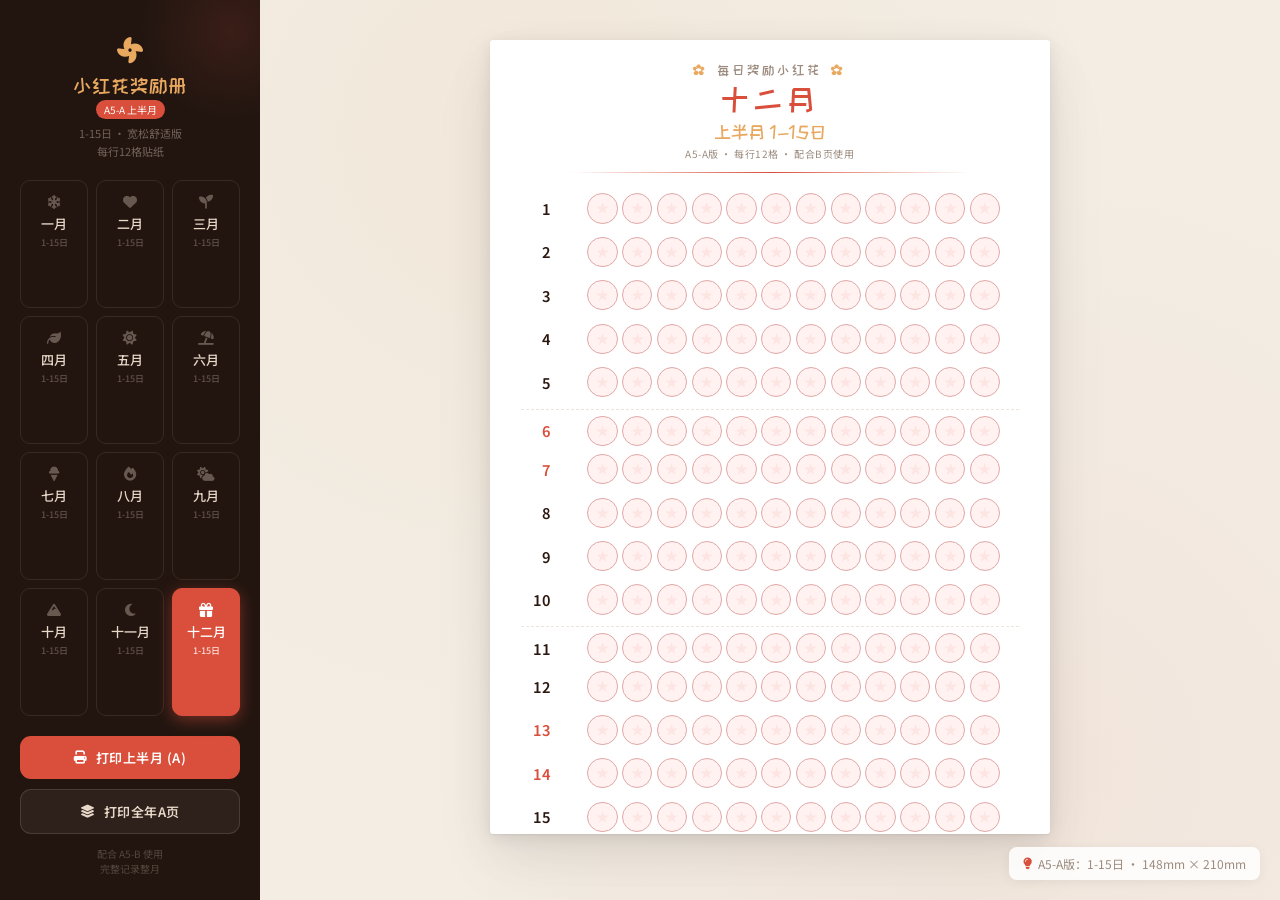
==== a5-a.html @ e5e08702 "Add A5-A and A5-B split versions with perfect circles - Create a5-a.html: Days 1-15 of each month - " ====
<!DOCTYPE html>
<html lang="zh-CN">
<head>
    <meta charset="UTF-8">
    <meta name="viewport" content="width=device-width, initial-scale=1.0">
    <meta name="description" content="每日奖励小红花A5-A版 - 上半月 (1-15日)">
    <title>每日奖励小红花 (A5-A上半月) - 打印模板</title>
    <link href="https://fonts.googleapis.com/css2?family=ZCOOL+KuaiLe&family=Noto+Sans+SC:wght@300;400;500;700;900&display=swap" rel="stylesheet">
    <link rel="stylesheet" href="https://cdnjs.cloudflare.com/ajax/libs/font-awesome/6.5.0/css/all.min.css">
    <style>
        :root {
            --bg: #F3EDE4;
            --fg: #2C1810;
            --muted: #9C8B7E;
            --accent: #D94F3B;
            --accent-dark: #B83D2D;
            --accent-light: #FFF0EE;
            --card: #FFFFFF;
            --border: #E0D5C8;
            --sidebar-bg: #221510;
            --sidebar-text: #E8D8C8;
            --slot-border: #E0A8A8;
            --slot-bg: #FFF2F0;
            --warm: #E8A860;
        }

        * { margin: 0; padding: 0; box-sizing: border-box; }

        body {
            font-family: 'Noto Sans SC', sans-serif;
            background: var(--bg);
            color: var(--fg);
            min-height: 100vh;
            overflow-x: hidden;
        }

        .app { display: flex; min-height: 100vh; }

        .sidebar {
            width: 260px;
            min-width: 260px;
            min-height: 100vh;
            background: var(--sidebar-bg);
            color: var(--sidebar-text);
            padding: 30px 20px 24px;
            display: flex;
            flex-direction: column;
            position: relative;
            z-index: 10;
            overflow: hidden;
        }

        .sidebar::before {
            content: '';
            position: absolute;
            top: -60px;
            right: -60px;
            width: 180px;
            height: 180px;
            background: radial-gradient(circle, rgba(232,93,74,0.12) 0%, transparent 70%);
            pointer-events: none;
        }

        .sidebar-brand {
            text-align: center;
            margin-bottom: 6px;
        }

        .sidebar-brand-icon {
            font-size: 26px;
            display: block;
            margin-bottom: 8px;
            color: var(--warm);
            animation: gentleSpin 12s linear infinite;
        }

        @keyframes gentleSpin {
            from { transform: rotate(0deg); }
            to { transform: rotate(360deg); }
        }

        .sidebar-title {
            font-family: 'ZCOOL KuaiLe', cursive;
            font-size: 20px;
            color: var(--warm);
            letter-spacing: 1px;
        }

        .sidebar-desc {
            font-size: 11px;
            color: rgba(232,216,200,0.4);
            text-align: center;
            margin-bottom: 20px;
            line-height: 1.6;
        }

        .version-badge {
            display: inline-block;
            background: var(--accent);
            color: #fff;
            font-size: 10px;
            padding: 2px 8px;
            border-radius: 10px;
            margin-top: 4px;
        }

        .month-grid {
            display: grid;
            grid-template-columns: repeat(3, 1fr);
            gap: 8px;
            flex: 1;
        }

        .month-btn {
            padding: 10px 4px 8px;
            border: 1.5px solid rgba(232,216,200,0.1);
            border-radius: 10px;
            background: transparent;
            color: var(--sidebar-text);
            font-family: 'Noto Sans SC', sans-serif;
            font-size: 13px;
            font-weight: 500;
            cursor: pointer;
            transition: all 0.25s ease;
            display: flex;
            flex-direction: column;
            align-items: center;
            gap: 3px;
            position: relative;
            overflow: hidden;
        }

        .month-btn .m-icon {
            font-size: 14px;
            opacity: 0.35;
            transition: all 0.25s ease;
        }

        .month-btn .m-days {
            font-size: 9px;
            opacity: 0.3;
            transition: opacity 0.25s ease;
        }

        .month-btn:hover {
            background: rgba(232,93,74,0.12);
            border-color: rgba(232,93,74,0.4);
            color: #fff;
        }

        .month-btn:hover .m-icon { opacity: 0.8; color: var(--accent); }
        .month-btn:hover .m-days { opacity: 0.6; }

        .month-btn.active {
            background: var(--accent);
            border-color: var(--accent);
            color: #fff;
            box-shadow: 0 4px 16px rgba(217,79,59,0.45);
        }

        .month-btn.active .m-icon { opacity: 1; color: #fff; }
        .month-btn.active .m-days { opacity: 0.8; }

        .print-section { margin-top: 20px; display: flex; flex-direction: column; gap: 10px; }

        .print-btn {
            padding: 12px 16px;
            border: none;
            border-radius: 11px;
            font-family: 'Noto Sans SC', sans-serif;
            font-size: 13px;
            font-weight: 600;
            cursor: pointer;
            transition: all 0.3s ease;
            display: flex;
            align-items: center;
            justify-content: center;
            gap: 8px;
            letter-spacing: 0.5px;
        }

        .print-btn-primary {
            background: var(--accent);
            color: #fff;
        }

        .print-btn-primary:hover {
            background: var(--accent-dark);
            transform: translateY(-2px);
            box-shadow: 0 6px 24px rgba(217,79,59,0.4);
        }

        .print-btn-outline {
            background: rgba(232,216,200,0.06);
            color: var(--sidebar-text);
            border: 1.5px solid rgba(232,216,200,0.15);
        }

        .print-btn-outline:hover {
            background: rgba(232,216,200,0.14);
            border-color: rgba(232,216,200,0.3);
            transform: translateY(-2px);
        }

        .sidebar-tip {
            font-size: 10px;
            color: rgba(232,216,200,0.25);
            text-align: center;
            margin-top: 12px;
            line-height: 1.5;
        }

        .main {
            flex: 1;
            display: flex;
            align-items: flex-start;
            justify-content: center;
            padding: 40px;
            position: relative;
            background:
                radial-gradient(ellipse at 25% 15%, rgba(232,168,96,0.07) 0%, transparent 55%),
                radial-gradient(ellipse at 75% 85%, rgba(217,79,59,0.05) 0%, transparent 55%),
                var(--bg);
        }

        .preview-wrapper {
            position: relative;
            display: flex;
            align-items: flex-start;
            justify-content: center;
        }

        /* A5纸张 */
        .a5-paper {
            width: 148mm;
            height: 210mm;
            background: #fff;
            box-shadow:
                0 1px 2px rgba(0,0,0,0.06),
                0 4px 16px rgba(0,0,0,0.08),
                0 16px 48px rgba(0,0,0,0.07),
                0 32px 80px rgba(0,0,0,0.04);
            border-radius: 3px;
            overflow: hidden;
            transform-origin: top center;
            transition: transform 0.3s ease;
        }

        .month-content {
            width: 100%;
            height: 100%;
            padding: 6mm 8mm;
            display: flex;
            flex-direction: column;
        }

        .page-header {
            text-align: center;
            padding-bottom: 3mm;
            margin-bottom: 3mm;
            position: relative;
        }

        .page-header::after {
            content: '';
            position: absolute;
            bottom: 0;
            left: 10%;
            right: 10%;
            height: 1px;
            background: linear-gradient(90deg, transparent, var(--accent), transparent);
        }

        .page-main-title {
            font-family: 'ZCOOL KuaiLe', cursive;
            font-size: 10pt;
            color: var(--muted);
            letter-spacing: 3px;
            margin-bottom: 1mm;
        }

        .page-main-title .deco {
            color: var(--warm);
            margin: 0 3px;
            font-size: 9pt;
        }

        .page-month-name {
            font-family: 'ZCOOL KuaiLe', cursive;
            font-size: 24pt;
            color: var(--accent);
            letter-spacing: 4px;
            line-height: 1.2;
        }

        .page-period {
            font-family: 'ZCOOL KuaiLe', cursive;
            font-size: 14pt;
            color: var(--warm);
            margin-top: 1mm;
        }

        .page-subtitle {
            font-size: 7.5pt;
            color: var(--muted);
            margin-top: 1.5mm;
            letter-spacing: 0.5px;
        }

        .days-area {
            flex: 1;
            display: flex;
            flex-direction: column;
            justify-content: flex-start;
            gap: 2.5mm;
            padding: 2mm 0;
        }

        .day-row {
            display: flex;
            align-items: center;
            height: 9mm;
            gap: 2.5mm;
        }

        .day-row.separator {
            border-top: 0.5px dashed #EDE5DC;
            padding-top: 2.5mm;
        }

        .day-num {
            width: 10mm;
            font-size: 11pt;
            font-weight: 600;
            color: var(--fg);
            text-align: right;
            padding-right: 2mm;
            flex-shrink: 0;
            font-variant-numeric: tabular-nums;
        }

        .day-num.weekend {
            color: var(--accent);
        }

        .day-slots {
            flex: 1;
            display: flex;
            justify-content: center;
            gap: 1.2mm;
            flex-wrap: wrap;
        }

        /* 宽松版 - 16格贴纸 - 保持完美圆形 */
        .slot {
            width: 8mm;
            height: 8mm;
            flex-shrink: 0;
            border-radius: 50%;
            border: 1pt solid var(--slot-border);
            background: var(--slot-bg);
            position: relative;
        }

        .slot::after {
            content: '★';
            position: absolute;
            top: 50%;
            left: 50%;
            transform: translate(-50%, -50%);
            font-size: 3.5mm;
            color: rgba(217,79,59,0.08);
            line-height: 1;
        }

        .page-footer {
            margin-top: auto;
            padding-top: 3mm;
            border-top: 0.5px solid var(--border);
            display: flex;
            justify-content: space-between;
            align-items: flex-end;
        }

        .footer-info {
            font-size: 7pt;
            color: var(--muted);
            display: flex;
            flex-direction: column;
            gap: 2mm;
        }

        .footer-line {
            display: flex;
            align-items: center;
            gap: 2mm;
        }

        .footer-label {
            white-space: nowrap;
            color: var(--muted);
        }

        .footer-underline {
            display: inline-block;
            width: 25mm;
            border-bottom: 0.5px solid var(--border);
        }

        .footer-brand {
            font-family: 'ZCOOL KuaiLe', cursive;
            font-size: 8pt;
            color: var(--accent);
            opacity: 0.3;
            text-align: right;
        }

        .float-hint {
            position: fixed;
            bottom: 20px;
            right: 20px;
            font-size: 12px;
            color: var(--muted);
            background: rgba(255,255,255,0.85);
            backdrop-filter: blur(10px);
            padding: 8px 14px;
            border-radius: 8px;
            box-shadow: 0 2px 12px rgba(0,0,0,0.06);
            display: flex;
            align-items: center;
            gap: 6px;
            z-index: 100;
            animation: hintIn 0.6s ease 0.5s both;
        }

        @keyframes hintIn {
            from { opacity: 0; transform: translateY(10px); }
            to { opacity: 1; transform: translateY(0); }
        }

        .float-hint i { color: var(--accent); }

        .print-area { display: none; }

        @media print {
            @page {
                size: A5 portrait;
                margin: 0;
            }

            html, body {
                width: 148mm;
                height: 210mm;
                margin: 0;
                padding: 0;
                background: #fff;
                -webkit-print-color-adjust: exact !important;
                print-color-adjust: exact !important;
                color-adjust: exact !important;
            }

            .app, .float-hint { display: none !important; }

            .print-area {
                display: block !important;
            }

            .print-page {
                width: 148mm;
                height: 210mm;
                page-break-after: always;
                page-break-inside: avoid;
                overflow: hidden;
            }

            .print-page:last-child {
                page-break-after: auto;
            }
        }

        @keyframes fadeSlideIn {
            from { opacity: 0; transform: translateY(6px); }
            to { opacity: 1; transform: translateY(0); }
        }

        .fade-in { animation: fadeSlideIn 0.28s ease forwards; }

        @media (max-width: 1100px) {
            .sidebar { width: 220px; min-width: 220px; padding: 24px 16px; }
            .sidebar-title { font-size: 18px; }
            .main { padding: 30px; }
        }

        @media (max-width: 860px) {
            .app { flex-direction: column; }
            .sidebar {
                width: 100%;
                min-width: unset;
                min-height: auto;
                padding: 20px 16px 16px;
            }
            .month-grid {
                grid-template-columns: repeat(6, 1fr);
                gap: 6px;
            }
            .month-btn { padding: 8px 2px 6px; font-size: 11px; }
            .month-btn .m-days { display: none; }
            .print-section { flex-direction: row; margin-top: 12px; }
            .print-btn { flex: 1; padding: 10px 12px; font-size: 12px; }
            .sidebar-tip { display: none; }
            .main { padding: 16px; }
        }

        @media (prefers-reduced-motion: reduce) {
            *, *::before, *::after {
                animation-duration: 0.01ms !important;
                transition-duration: 0.01ms !important;
            }
        }
    </style>
</head>
<body>
    <div class="app" id="app">
        <aside class="sidebar" role="navigation" aria-label="月份选择">
            <div class="sidebar-brand">
                <span class="sidebar-brand-icon"><i class="fas fa-fan"></i></span>
                <div class="sidebar-title">小红花奖励册</div>
                <div class="version-badge">A5-A 上半月</div>
            </div>
            <div class="sidebar-desc">1-15日 · 宽松舒适版<br>每行12格贴纸</div>
            <div class="month-grid" id="monthGrid" role="tablist"></div>
            <div class="print-section">
                <button class="print-btn print-btn-primary" onclick="printCurrent()">
                    <i class="fas fa-print"></i> 打印上半月 (A)
                </button>
                <button class="print-btn print-btn-outline" onclick="printAll()">
                    <i class="fas fa-layer-group"></i> 打印全年A页
                </button>
            </div>
            <div class="sidebar-tip">配合 A5-B 使用<br>完整记录整月</div>
        </aside>

        <main class="main" role="main">
            <div class="preview-wrapper" id="previewWrapper">
                <div class="a5-paper" id="a5Paper"></div>
            </div>
        </main>
    </div>

    <div class="float-hint" id="floatHint">
        <i class="fas fa-lightbulb"></i>
        A5-A版：1-15日 · 148mm × 210mm
    </div>

    <div class="print-area" id="printArea" aria-hidden="true"></div>

    <script>
        const MONTH_NAMES = [
            '一月', '二月', '三月', '四月', '五月', '六月',
            '七月', '八月', '九月', '十月', '十一月', '十二月'
        ];
        const MONTH_ICONS = [
            'fa-snowflake', 'fa-heart', 'fa-seedling', 'fa-leaf',
            'fa-sun', 'fa-umbrella-beach', 'fa-ice-cream', 'fa-fire',
            'fa-cloud-sun', 'fa-mountain', 'fa-moon', 'fa-gift'
        ];

        /* A5-A版 - 上半月(1-15日)，每行12格，格子更大更美观 */
        const SLOTS_PER_ROW = 12;
        const START_DAY = 1;
        const END_DAY = 15;
        let currentMonth = new Date().getMonth();

        function getDaysInMonth(m) {
            return new Date(2025, m + 1, 0).getDate();
        }

        function isWeekend(m, day) {
            const d = new Date(2025, m, day);
            const dow = d.getDay();
            return dow === 0 || dow === 6;
        }

        function buildMonthHTML(m, isPrint) {
            let rows = '';

            for (let d = START_DAY; d <= END_DAY; d++) {
                const sepClass = (d > START_DAY && (d - START_DAY) % 5 === 0) ? ' separator' : '';
                const weClass = isWeekend(m, d) ? ' weekend' : '';

                let slots = '';
                for (let s = 0; s < SLOTS_PER_ROW; s++) {
                    slots += '<div class="slot"></div>';
                }

                rows += `
                    <div class="day-row${sepClass}">
                        <div class="day-num${weClass}">${d}</div>
                        <div class="day-slots">${slots}</div>
                    </div>`;
            }

            const wrapperClass = isPrint ? 'print-page' : '';

            return `
                <div class="${wrapperClass}"${isPrint ? ' style="width:148mm;height:210mm;"' : ''}>
                    <div class="month-content">
                        <header class="page-header">
                            <div class="page-main-title">
                                <span class="deco">✿</span>
                                每日奖励小红花
                                <span class="deco">✿</span>
                            </div>
                            <div class="page-month-name">${MONTH_NAMES[m]}</div>
                            <div class="page-period">上半月 1-15日</div>
                            <div class="page-subtitle">A5-A版 · 每行${SLOTS_PER_ROW}格 · 配合B页使用</div>
                        </header>
                        <div class="days-area">${rows}</div>
                        <footer class="page-footer">
                            <div class="footer-info">
                                <div class="footer-line">
                                    <span class="footer-label">姓名</span>
                                    <span class="footer-underline"></span>
                                </div>
                                <div class="footer-line">
                                    <span class="footer-label">上半月总计</span>
                                    <span class="footer-underline"></span>
                                    <span class="footer-label">朵</span>
                                </div>
                            </div>
                            <div class="footer-brand">✿ A5-A ✿</div>
                        </footer>
                    </div>
                </div>`;
        }

        function renderGrid() {
            const grid = document.getElementById('monthGrid');
            grid.innerHTML = MONTH_NAMES.map((name, i) => {
                const active = i === currentMonth ? ' active' : '';
                return `
                    <button class="month-btn${active}" onclick="switchMonth(${i})" role="tab">
                        <span class="m-icon"><i class="fas ${MONTH_ICONS[i]}"></i></span>
                        <span>${name}</span>
                        <span class="m-days">1-15日</span>
                    </button>`;
            }).join('');
        }

        function switchMonth(i) {
            currentMonth = i;
            renderGrid();
            const paper = document.getElementById('a5Paper');
            paper.innerHTML = buildMonthHTML(i, false);
            const mc = paper.querySelector('.month-content');
            mc.classList.remove('fade-in');
            void mc.offsetWidth;
            mc.classList.add('fade-in');
        }

        function printCurrent() {
            const area = document.getElementById('printArea');
            area.innerHTML = buildMonthHTML(currentMonth, true);
            requestAnimationFrame(() => {
                setTimeout(() => window.print(), 120);
            });
        }

        function printAll() {
            const area = document.getElementById('printArea');
            let html = '';
            for (let i = 0; i < 12; i++) {
                html += buildMonthHTML(i, true);
            }
            area.innerHTML = html;
            requestAnimationFrame(() => {
                setTimeout(() => window.print(), 250);
            });
        }

        function fitScale() {
            const paper = document.getElementById('a5Paper');
            const main = document.querySelector('.main');
            if (!main || !paper) return;

            const pw = 148 * 3.7795275591;
            const ph = 210 * 3.7795275591;

            const availW = main.clientWidth - 40;
            const availH = main.clientHeight - 40;

            const scale = Math.min(availW / pw, availH / ph, 1);

            paper.style.transform = `scale(${scale})`;
            const wrapper = document.getElementById('previewWrapper');
            wrapper.style.width = (pw * scale) + 'px';
            wrapper.style.height = (ph * scale) + 'px';
        }

        function autoHideHint() {
            const hint = document.getElementById('floatHint');
            setTimeout(() => {
                hint.style.transition = 'opacity 0.6s ease';
                hint.style.opacity = '0';
                setTimeout(() => { hint.style.display = 'none'; }, 600);
            }, 5000);
        }

        renderGrid();
        switchMonth(currentMonth);
        window.addEventListener('resize', fitScale);
        window.addEventListener('load', () => {
            fitScale();
            autoHideHint();
        });
        requestAnimationFrame(fitScale);
    </script>
</body>
</html>
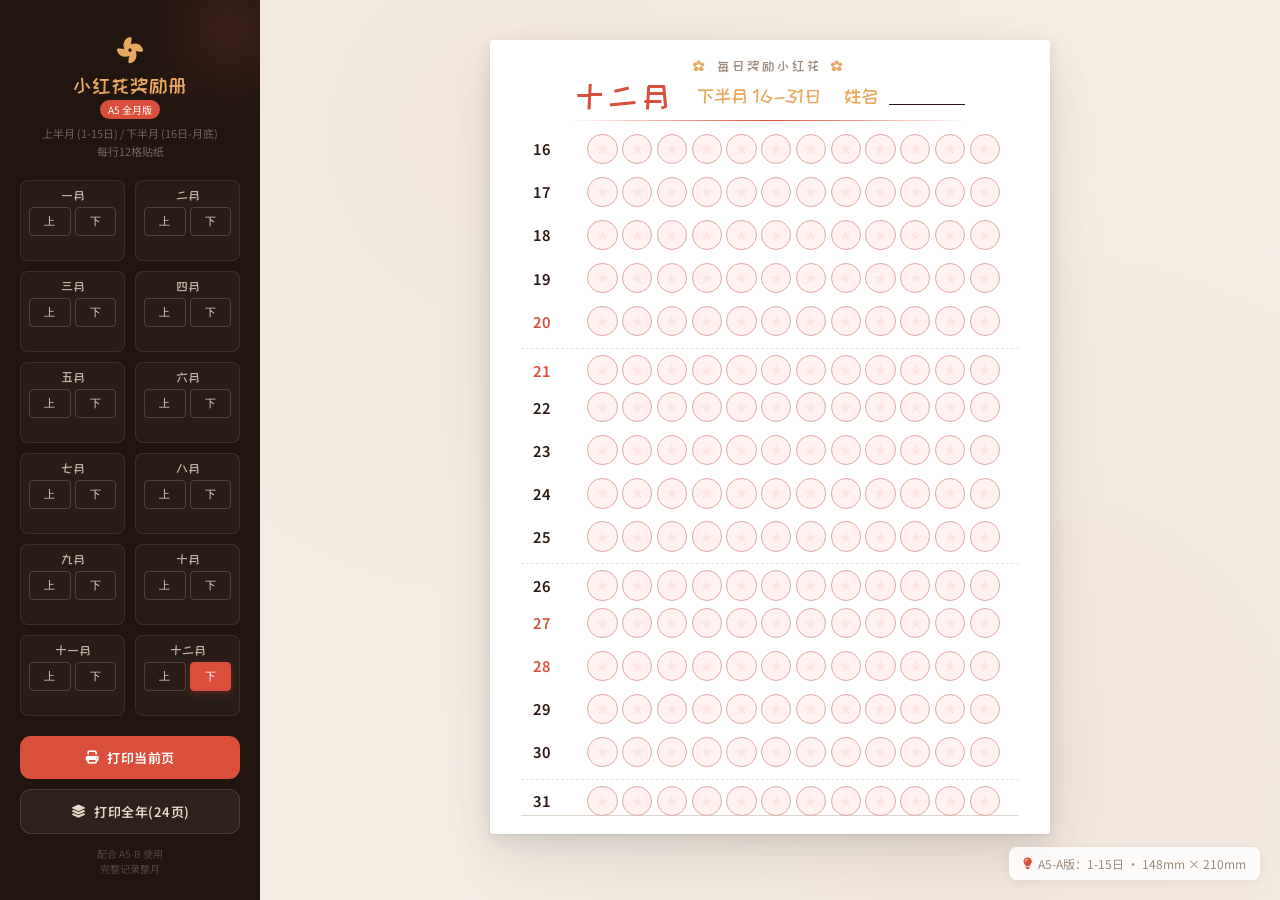
==== commit 01997315: "优化 A5-A 页面：统一上下半月行间距格式 - 统一行高为 8.6mm，行间距为 2.8mm - 删除 compact-rows 压缩模式，大小月格式一致 - 删除旧版 a5-b.html, a5." ====
--- a/a5-a.html
+++ b/a5-a.html
@@ -106,59 +106,59 @@
 
         .month-grid {
             display: grid;
-            grid-template-columns: repeat(3, 1fr);
-            gap: 8px;
+            grid-template-columns: repeat(2, 1fr); /* 2列展示月份 */
+            gap: 10px;
             flex: 1;
         }
 
-        .month-btn {
-            padding: 10px 4px 8px;
-            border: 1.5px solid rgba(232,216,200,0.1);
-            border-radius: 10px;
+        .month-group {
+            display: flex;
+            flex-direction: column;
+            gap: 5px;
+            padding: 8px;
+            background: rgba(255, 255, 255, 0.03);
+            border-radius: 8px;
+            border: 1px solid rgba(232, 216, 200, 0.1);
+        }
+
+        .month-label {
+            font-family: 'ZCOOL KuaiLe', cursive;
+            font-size: 13px;
+            color: var(--sidebar-text);
+            text-align: center;
+            opacity: 0.8;
+        }
+
+        .half-btns {
+            display: flex;
+            gap: 4px;
+        }
+
+        .half-btn {
+            flex: 1;
+            padding: 6px 0;
+            border: 1px solid rgba(232, 216, 200, 0.2);
+            border-radius: 4px;
             background: transparent;
             color: var(--sidebar-text);
-            font-family: 'Noto Sans SC', sans-serif;
-            font-size: 13px;
-            font-weight: 500;
+            font-size: 11px;
             cursor: pointer;
-            transition: all 0.25s ease;
-            display: flex;
-            flex-direction: column;
-            align-items: center;
-            gap: 3px;
-            position: relative;
-            overflow: hidden;
-        }
-
-        .month-btn .m-icon {
-            font-size: 14px;
-            opacity: 0.35;
-            transition: all 0.25s ease;
-        }
-
-        .month-btn .m-days {
-            font-size: 9px;
-            opacity: 0.3;
-            transition: opacity 0.25s ease;
-        }
-
-        .month-btn:hover {
-            background: rgba(232,93,74,0.12);
-            border-color: rgba(232,93,74,0.4);
-            color: #fff;
-        }
-
-        .month-btn:hover .m-icon { opacity: 0.8; color: var(--accent); }
-        .month-btn:hover .m-days { opacity: 0.6; }
-
-        .month-btn.active {
+            transition: all 0.2s;
+        }
+
+        .half-btn:hover {
+            background: rgba(232, 93, 74, 0.15);
+            border-color: var(--accent);
+        }
+
+        .half-btn.active {
             background: var(--accent);
             border-color: var(--accent);
             color: #fff;
-            box-shadow: 0 4px 16px rgba(217,79,59,0.45);
-        }
-
-        .month-btn.active .m-icon { opacity: 1; color: #fff; }
+            box-shadow: 0 2px 8px rgba(217, 79, 59, 0.3);
+        }
+
+        .month-btn { display: none; } /* 隐藏旧按钮样式 */
         .month-btn.active .m-days { opacity: 0.8; }
 
         .print-section { margin-top: 20px; display: flex; flex-direction: column; gap: 10px; }
@@ -249,16 +249,19 @@
         .month-content {
             width: 100%;
             height: 100%;
-            padding: 6mm 8mm;
+            padding: 5mm 8mm; /* 稍微减小上下边距，从 6mm 减至 5mm */
             display: flex;
             flex-direction: column;
         }
 
         .page-header {
             text-align: center;
-            padding-bottom: 3mm;
-            margin-bottom: 3mm;
+            padding-bottom: 2mm; /* 从 3mm 减至 2mm */
+            margin-bottom: 2mm; /* 从 3mm 减至 2mm */
             position: relative;
+            display: flex;
+            flex-direction: column;
+            align-items: center;
         }
 
         .page-header::after {
@@ -276,13 +279,21 @@
             font-size: 10pt;
             color: var(--muted);
             letter-spacing: 3px;
-            margin-bottom: 1mm;
+            margin-bottom: 0.5mm; /* 从 1mm 减至 0.5mm */
         }
 
         .page-main-title .deco {
             color: var(--warm);
             margin: 0 3px;
             font-size: 9pt;
+        }
+
+        .page-header-row {
+            display: flex;
+            align-items: center;
+            justify-content: center;
+            gap: 6mm;
+            margin-top: 1mm; /* 从 2mm 减至 1mm */
         }
 
         .page-month-name {
@@ -290,21 +301,45 @@
             font-size: 24pt;
             color: var(--accent);
             letter-spacing: 4px;
-            line-height: 1.2;
+            line-height: 1.1; /* 稍微压缩行高，从 1.2 减至 1.1 */
+            white-space: nowrap;
         }
 
         .page-period {
             font-family: 'ZCOOL KuaiLe', cursive;
             font-size: 14pt;
             color: var(--warm);
-            margin-top: 1mm;
+            white-space: nowrap;
         }
 
         .page-subtitle {
             font-size: 7.5pt;
             color: var(--muted);
-            margin-top: 1.5mm;
             letter-spacing: 0.5px;
+            white-space: nowrap;
+        }
+
+        .page-header-row .footer-line {
+            display: flex;
+            align-items: center;
+            gap: 2mm;
+            font-size: 9pt;
+        }
+
+        .page-header-row .footer-label {
+            white-space: nowrap;
+            font-family: 'ZCOOL KuaiLe', cursive;
+            font-size: 14pt;
+            color: var(--warm);
+            font-weight: 500;
+        }
+
+        .page-header-row .footer-underline {
+            display: inline-block;
+            width: 20mm;
+            border-bottom: 1.2px solid var(--fg); /* 稍微加粗一点 */
+            margin-left: 1mm;
+            transform: translateY(8px); /* 进一步下移，确保其在文字底部 */
         }
 
         .days-area {
@@ -312,20 +347,20 @@
             display: flex;
             flex-direction: column;
             justify-content: flex-start;
-            gap: 2.5mm;
-            padding: 2mm 0;
+            gap: 2.8mm; /* 再大一点 */
+            padding: 1mm 0;
         }
 
         .day-row {
             display: flex;
             align-items: center;
-            height: 9mm;
+            height: 8.6mm; /* 再大一点 */
             gap: 2.5mm;
         }
 
         .day-row.separator {
             border-top: 0.5px dashed #EDE5DC;
-            padding-top: 2.5mm;
+            padding-top: 2.8mm;
         }
 
         .day-num {
@@ -525,16 +560,16 @@
             <div class="sidebar-brand">
                 <span class="sidebar-brand-icon"><i class="fas fa-fan"></i></span>
                 <div class="sidebar-title">小红花奖励册</div>
-                <div class="version-badge">A5-A 上半月</div>
+                <div class="version-badge">A5 全月版</div>
             </div>
-            <div class="sidebar-desc">1-15日 · 宽松舒适版<br>每行12格贴纸</div>
+            <div class="sidebar-desc">上半月 (1-15日) / 下半月 (16日-月底)<br>每行12格贴纸</div>
             <div class="month-grid" id="monthGrid" role="tablist"></div>
             <div class="print-section">
                 <button class="print-btn print-btn-primary" onclick="printCurrent()">
-                    <i class="fas fa-print"></i> 打印上半月 (A)
+                    <i class="fas fa-print"></i> 打印当前页
                 </button>
                 <button class="print-btn print-btn-outline" onclick="printAll()">
-                    <i class="fas fa-layer-group"></i> 打印全年A页
+                    <i class="fas fa-layer-group"></i> 打印全年(24页)
                 </button>
             </div>
             <div class="sidebar-tip">配合 A5-B 使用<br>完整记录整月</div>
@@ -565,11 +600,10 @@
             'fa-cloud-sun', 'fa-mountain', 'fa-moon', 'fa-gift'
         ];
 
-        /* A5-A版 - 上半月(1-15日)，每行12格，格子更大更美观 */
+        /* 1-15日/16日-月底，每行12格 */
         const SLOTS_PER_ROW = 12;
-        const START_DAY = 1;
-        const END_DAY = 15;
         let currentMonth = new Date().getMonth();
+        let isFirstHalf = true; /* 当前选择的是上半月还是下半月 */
 
         function getDaysInMonth(m) {
             return new Date(2025, m + 1, 0).getDate();
@@ -581,11 +615,15 @@
             return dow === 0 || dow === 6;
         }
 
-        function buildMonthHTML(m, isPrint) {
+        function buildMonthHTML(m, firstHalf, isPrint) {
             let rows = '';
-
-            for (let d = START_DAY; d <= END_DAY; d++) {
-                const sepClass = (d > START_DAY && (d - START_DAY) % 5 === 0) ? ' separator' : '';
+            const totalDays = getDaysInMonth(m);
+            const startDay = firstHalf ? 1 : 16;
+            const endDay = firstHalf ? 15 : totalDays;
+            const periodText = firstHalf ? '上半月 01-15日' : `下半月 16-${totalDays}日`;
+
+            for (let d = startDay; d <= endDay; d++) {
+                const sepClass = (d > startDay && (d - startDay) % 5 === 0) ? ' separator' : '';
                 const weClass = isWeekend(m, d) ? ' weekend' : '';
 
                 let slots = '';
@@ -595,7 +633,7 @@
 
                 rows += `
                     <div class="day-row${sepClass}">
-                        <div class="day-num${weClass}">${d}</div>
+                        <div class="day-num${weClass}">${d.toString().padStart(2, '0')}</div>
                         <div class="day-slots">${slots}</div>
                     </div>`;
             }
@@ -611,24 +649,18 @@
                                 每日奖励小红花
                                 <span class="deco">✿</span>
                             </div>
-                            <div class="page-month-name">${MONTH_NAMES[m]}</div>
-                            <div class="page-period">上半月 1-15日</div>
-                            <div class="page-subtitle">A5-A版 · 每行${SLOTS_PER_ROW}格 · 配合B页使用</div>
-                        </header>
-                        <div class="days-area">${rows}</div>
-                        <footer class="page-footer">
-                            <div class="footer-info">
+                            <div class="page-header-row">
+                                <div class="page-month-name">${MONTH_NAMES[m]}</div>
+                                <div class="page-period">${periodText}</div>
                                 <div class="footer-line">
                                     <span class="footer-label">姓名</span>
                                     <span class="footer-underline"></span>
                                 </div>
-                                <div class="footer-line">
-                                    <span class="footer-label">上半月总计</span>
-                                    <span class="footer-underline"></span>
-                                    <span class="footer-label">朵</span>
-                                </div>
                             </div>
-                            <div class="footer-brand">✿ A5-A ✿</div>
+                        </header>
+                        <div class="days-area">${rows}</div>
+                        <footer class="page-footer">
+                            <!-- 页脚内容已删除 -->
                         </footer>
                     </div>
                 </div>`;
@@ -636,22 +668,28 @@
 
         function renderGrid() {
             const grid = document.getElementById('monthGrid');
-            grid.innerHTML = MONTH_NAMES.map((name, i) => {
-                const active = i === currentMonth ? ' active' : '';
-                return `
-                    <button class="month-btn${active}" onclick="switchMonth(${i})" role="tab">
-                        <span class="m-icon"><i class="fas ${MONTH_ICONS[i]}"></i></span>
-                        <span>${name}</span>
-                        <span class="m-days">1-15日</span>
-                    </button>`;
-            }).join('');
-        }
-
-        function switchMonth(i) {
+            let html = '';
+            MONTH_NAMES.forEach((name, i) => {
+                const activeA = (i === currentMonth && isFirstHalf) ? ' active' : '';
+                const activeB = (i === currentMonth && !isFirstHalf) ? ' active' : '';
+                html += `
+                    <div class="month-group">
+                        <div class="month-label">${name}</div>
+                        <div class="half-btns">
+                            <button class="half-btn${activeA}" onclick="switchMonth(${i}, true)" role="tab">上</button>
+                            <button class="half-btn${activeB}" onclick="switchMonth(${i}, false)" role="tab">下</button>
+                        </div>
+                    </div>`;
+            });
+            grid.innerHTML = html;
+        }
+
+        function switchMonth(i, firstHalf) {
             currentMonth = i;
+            isFirstHalf = firstHalf;
             renderGrid();
             const paper = document.getElementById('a5Paper');
-            paper.innerHTML = buildMonthHTML(i, false);
+            paper.innerHTML = buildMonthHTML(i, firstHalf, false);
             const mc = paper.querySelector('.month-content');
             mc.classList.remove('fade-in');
             void mc.offsetWidth;
@@ -660,7 +698,7 @@
 
         function printCurrent() {
             const area = document.getElementById('printArea');
-            area.innerHTML = buildMonthHTML(currentMonth, true);
+            area.innerHTML = buildMonthHTML(currentMonth, isFirstHalf, true);
             requestAnimationFrame(() => {
                 setTimeout(() => window.print(), 120);
             });
@@ -670,7 +708,8 @@
             const area = document.getElementById('printArea');
             let html = '';
             for (let i = 0; i < 12; i++) {
-                html += buildMonthHTML(i, true);
+                html += buildMonthHTML(i, true, true);
+                html += buildMonthHTML(i, false, true);
             }
             area.innerHTML = html;
             requestAnimationFrame(() => {
